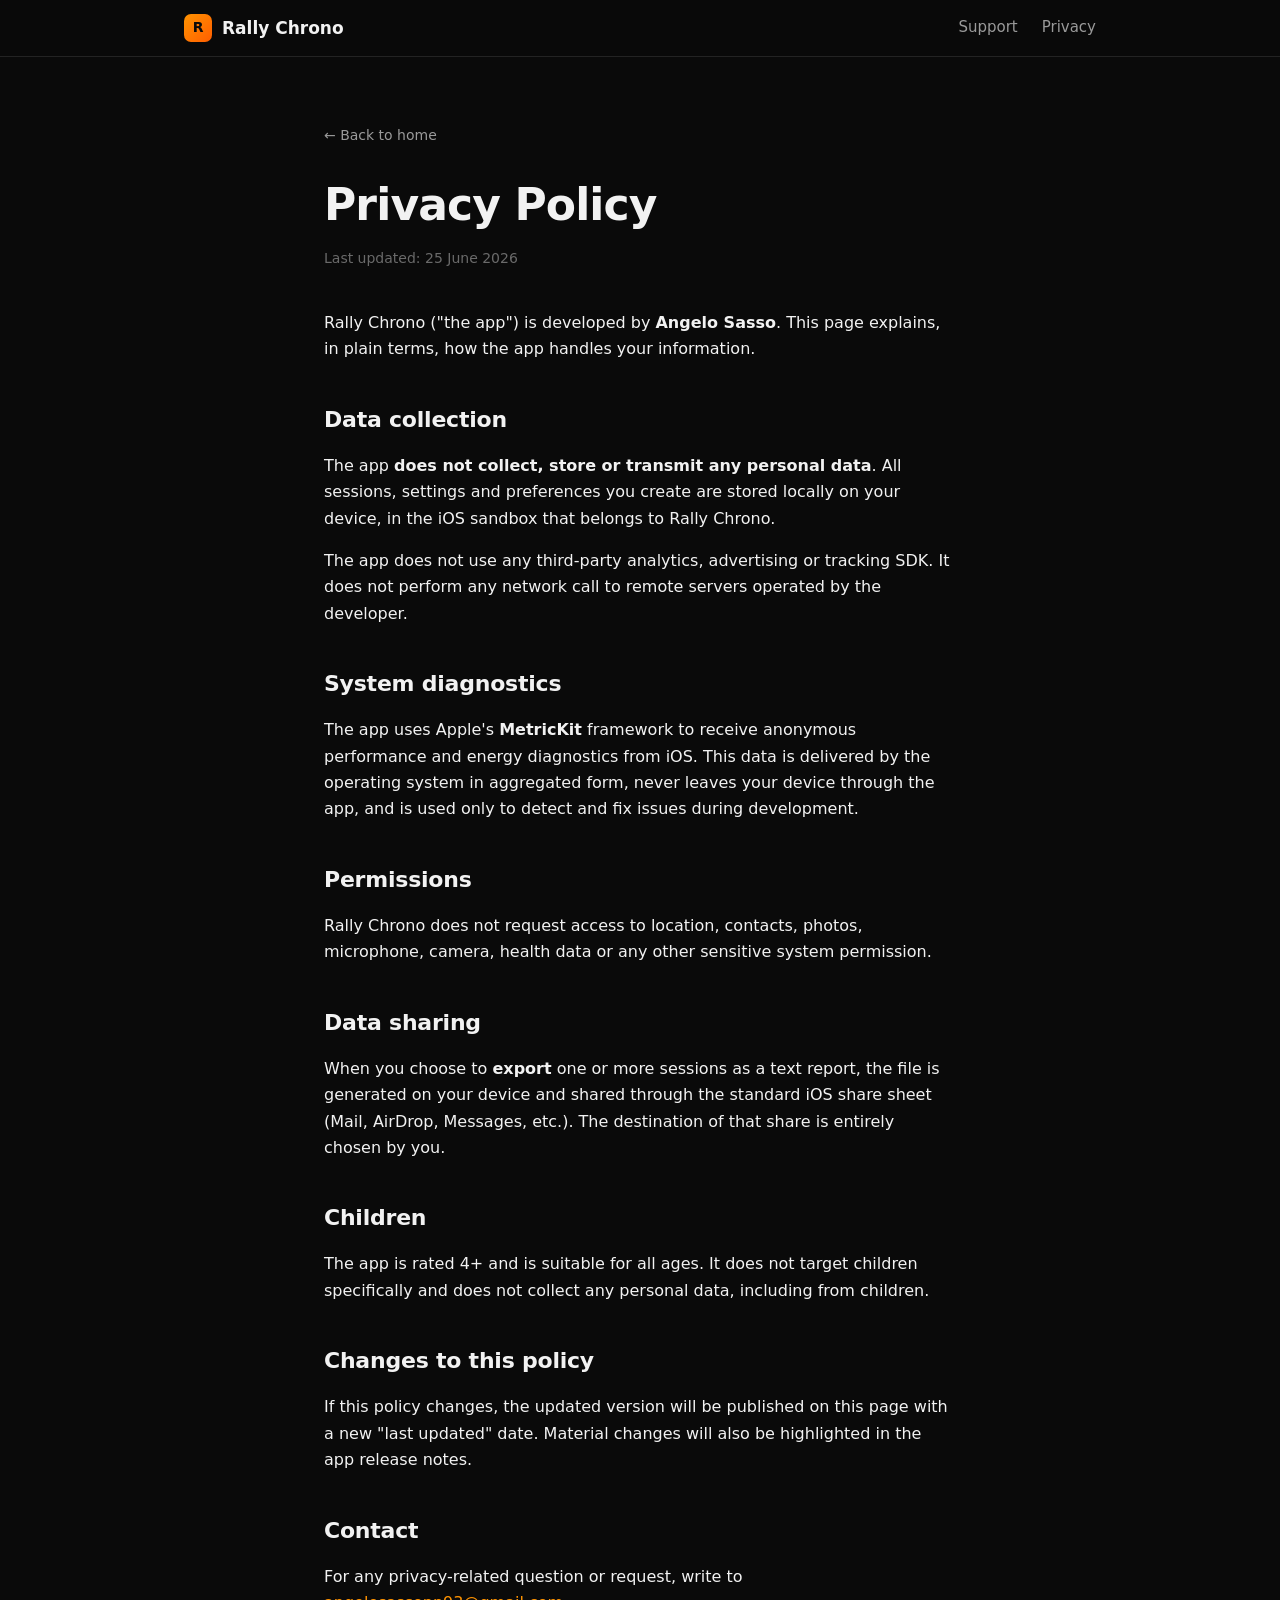
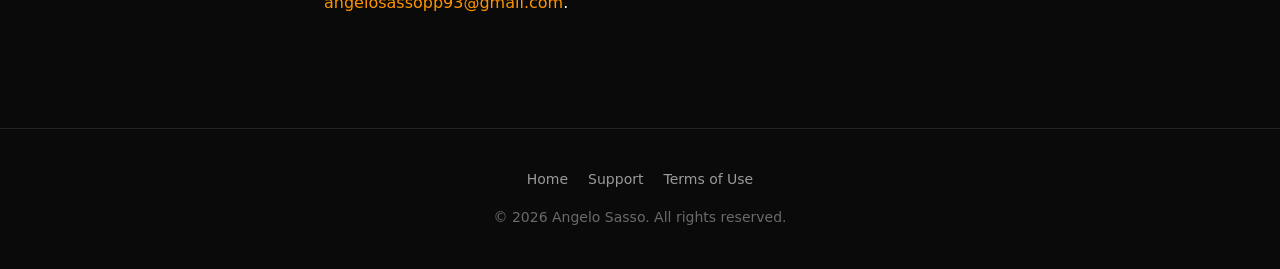
==== privacy.html @ 7b9037de "Initial commit: Rally Chrono website - Dark-themed landing page with hero, features and CTA - Privac" ====
<!DOCTYPE html>
<html lang="en">
<head>
  <meta charset="utf-8">
  <meta name="viewport" content="width=device-width,initial-scale=1">
  <meta name="theme-color" content="#0a0a0a">
  <title>Privacy Policy — Rally Chrono</title>
  <meta name="description" content="Rally Chrono does not collect, store or transmit any personal data. Read the full privacy policy.">
  <link rel="icon" href="data:image/svg+xml,%3Csvg xmlns='http://www.w3.org/2000/svg' viewBox='0 0 100 100'%3E%3Crect width='100' height='100' rx='22' fill='%23ff9300'/%3E%3Ctext x='50' y='66' font-family='-apple-system' font-size='52' font-weight='800' fill='%230a0a0a' text-anchor='middle'%3ER%3C/text%3E%3C/svg%3E">
  <link rel="stylesheet" href="style.css">
</head>
<body>

  <nav class="navbar">
    <div class="navbar-inner">
      <a href="/" class="brand">
        <span class="brand-mark">R</span>
        Rally Chrono
      </a>
      <div class="nav-links">
        <a href="support.html">Support</a>
        <a href="privacy.html">Privacy</a>
      </div>
    </div>
  </nav>

  <main class="doc">
    <div class="container-narrow">
      <a class="doc-back" href="/">← Back to home</a>

      <h1>Privacy Policy</h1>
      <p class="updated">Last updated: 25 June 2026</p>

      <p>
        Rally Chrono ("the app") is developed by <strong>Angelo Sasso</strong>.
        This page explains, in plain terms, how the app handles your information.
      </p>

      <h2>Data collection</h2>
      <p>
        The app <strong>does not collect, store or transmit any personal data</strong>.
        All sessions, settings and preferences you create are stored locally on your device,
        in the iOS sandbox that belongs to Rally Chrono.
      </p>
      <p>
        The app does not use any third-party analytics, advertising or tracking SDK.
        It does not perform any network call to remote servers operated by the developer.
      </p>

      <h2>System diagnostics</h2>
      <p>
        The app uses Apple's <strong>MetricKit</strong> framework to receive anonymous performance
        and energy diagnostics from iOS. This data is delivered by the operating system in
        aggregated form, never leaves your device through the app, and is used only to detect
        and fix issues during development.
      </p>

      <h2>Permissions</h2>
      <p>
        Rally Chrono does not request access to location, contacts, photos, microphone,
        camera, health data or any other sensitive system permission.
      </p>

      <h2>Data sharing</h2>
      <p>
        When you choose to <strong>export</strong> one or more sessions as a text report,
        the file is generated on your device and shared through the standard iOS share sheet
        (Mail, AirDrop, Messages, etc.). The destination of that share is entirely chosen by you.
      </p>

      <h2>Children</h2>
      <p>
        The app is rated 4+ and is suitable for all ages. It does not target children specifically
        and does not collect any personal data, including from children.
      </p>

      <h2>Changes to this policy</h2>
      <p>
        If this policy changes, the updated version will be published on this page with a new
        "last updated" date. Material changes will also be highlighted in the app release notes.
      </p>

      <h2>Contact</h2>
      <p>
        For any privacy-related question or request, write to
        <a href="mailto:angelosassopp93@gmail.com">angelosassopp93@gmail.com</a>.
      </p>
    </div>
  </main>

  <footer>
    <div class="footer-links">
      <a href="/">Home</a>
      <a href="support.html">Support</a>
      <a href="terms.html">Terms of Use</a>
    </div>
    <div>© 2026 Angelo Sasso. All rights reserved.</div>
  </footer>

</body>
</html>
---- style.css ----
/* Rally Chrono — shared stylesheet
   Dark theme, modern but minimal. System fonts for native feel. */

:root {
  --bg:        #0a0a0a;
  --bg-soft:   #121212;
  --bg-card:   #181818;
  --border:    #232323;
  --text:      #f2f2f2;
  --text-dim:  #9a9a9a;
  --text-mute: #6a6a6a;
  --accent:    #ff9300;   /* arancione "currentValueHighlight" dell'app */
  --accent-2:  #34c759;   /* verde "on target" dell'app */
  --accent-3:  #ff453a;   /* rosso "fuori target" dell'app */
  --radius:    16px;
  --radius-sm: 10px;
}

* { box-sizing: border-box; }

html, body {
  margin: 0;
  padding: 0;
  background: var(--bg);
  color: var(--text);
  font-family: -apple-system, BlinkMacSystemFont, "SF Pro Text",
               "Helvetica Neue", system-ui, sans-serif;
  font-size: 17px;
  line-height: 1.55;
  -webkit-font-smoothing: antialiased;
  -moz-osx-font-smoothing: grayscale;
}

a {
  color: var(--accent);
  text-decoration: none;
  transition: opacity 0.15s ease;
}
a:hover { opacity: 0.75; }

/* ───────────────  Layout  ─────────────── */

.container {
  max-width: 960px;
  margin: 0 auto;
  padding: 0 24px;
}

.container-narrow {
  max-width: 680px;
  margin: 0 auto;
  padding: 0 24px;
}

/* ───────────────  Navbar  ─────────────── */

.navbar {
  position: sticky;
  top: 0;
  z-index: 10;
  background: rgba(10, 10, 10, 0.75);
  backdrop-filter: saturate(180%) blur(20px);
  -webkit-backdrop-filter: saturate(180%) blur(20px);
  border-bottom: 1px solid var(--border);
}

.navbar-inner {
  display: flex;
  align-items: center;
  justify-content: space-between;
  padding: 14px 24px;
  max-width: 960px;
  margin: 0 auto;
}

.brand {
  display: flex;
  align-items: center;
  gap: 10px;
  font-weight: 700;
  font-size: 17px;
  color: var(--text);
}
.brand:hover { opacity: 1; }

.brand-mark {
  width: 28px; height: 28px;
  border-radius: 7px;
  background: linear-gradient(135deg, var(--accent), #ff5e00);
  display: inline-flex;
  align-items: center;
  justify-content: center;
  color: #0a0a0a;
  font-weight: 800;
  font-size: 14px;
  letter-spacing: -0.5px;
}

.nav-links {
  display: flex;
  gap: 24px;
  font-size: 15px;
}
.nav-links a {
  color: var(--text-dim);
  font-weight: 500;
}
.nav-links a:hover { color: var(--text); opacity: 1; }

/* ───────────────  Hero  ─────────────── */

.hero {
  padding: 96px 24px 80px;
  text-align: center;
  background: radial-gradient(ellipse at center top,
                              rgba(255, 147, 0, 0.12),
                              transparent 60%);
}

.hero-icon {
  width: 120px; height: 120px;
  margin: 0 auto 32px;
  border-radius: 27px;
  background: linear-gradient(135deg, #1a1a1a, #2a2a2a);
  border: 1px solid var(--border);
  display: flex;
  align-items: center;
  justify-content: center;
  box-shadow: 0 20px 60px rgba(0, 0, 0, 0.5),
              0 0 0 1px rgba(255, 147, 0, 0.15);
  position: relative;
  overflow: hidden;
}

.hero-icon::before {
  content: '';
  position: absolute;
  inset: 0;
  background: radial-gradient(circle at 30% 25%,
                              rgba(255, 147, 0, 0.25),
                              transparent 55%);
}

.hero-icon svg {
  width: 56%; height: 56%;
  position: relative;
  z-index: 1;
}

.hero h1 {
  font-size: clamp(40px, 6vw, 64px);
  font-weight: 800;
  letter-spacing: -0.03em;
  line-height: 1.05;
  margin: 0 0 16px;
}

.hero .tagline {
  font-size: clamp(18px, 2.5vw, 22px);
  color: var(--text-dim);
  margin: 0 auto 40px;
  max-width: 560px;
}

.cta {
  display: inline-flex;
  align-items: center;
  gap: 10px;
  background: var(--text);
  color: var(--bg);
  padding: 14px 28px;
  border-radius: 999px;
  font-weight: 600;
  font-size: 16px;
  transition: transform 0.15s ease, opacity 0.15s ease;
}
.cta:hover { transform: translateY(-1px); opacity: 1; }

.cta-secondary {
  background: transparent;
  color: var(--text);
  border: 1px solid var(--border);
  margin-left: 12px;
}

/* ───────────────  Sections  ─────────────── */

section { padding: 80px 0; }

.section-title {
  font-size: clamp(28px, 4vw, 40px);
  font-weight: 700;
  letter-spacing: -0.02em;
  margin: 0 0 12px;
  text-align: center;
}

.section-subtitle {
  text-align: center;
  color: var(--text-dim);
  max-width: 560px;
  margin: 0 auto 56px;
}

/* ───────────────  Feature grid  ─────────────── */

.features {
  display: grid;
  grid-template-columns: repeat(auto-fit, minmax(260px, 1fr));
  gap: 20px;
}

.feature {
  background: var(--bg-card);
  border: 1px solid var(--border);
  border-radius: var(--radius);
  padding: 28px 24px;
  transition: border-color 0.2s ease, transform 0.2s ease;
}
.feature:hover {
  border-color: rgba(255, 147, 0, 0.35);
  transform: translateY(-2px);
}

.feature-icon {
  width: 40px; height: 40px;
  border-radius: 10px;
  background: rgba(255, 147, 0, 0.12);
  color: var(--accent);
  display: flex;
  align-items: center;
  justify-content: center;
  margin-bottom: 16px;
}

.feature h3 {
  margin: 0 0 8px;
  font-size: 17px;
  font-weight: 700;
}

.feature p {
  margin: 0;
  color: var(--text-dim);
  font-size: 15px;
}

/* ───────────────  Document pages (privacy, terms, support)  ─────────────── */

.doc {
  padding: 64px 0 96px;
}

.doc h1 {
  font-size: clamp(32px, 5vw, 44px);
  font-weight: 800;
  letter-spacing: -0.02em;
  margin: 0 0 8px;
}

.doc .updated {
  color: var(--text-mute);
  font-size: 14px;
  margin: 0 0 40px;
}

.doc h2 {
  font-size: 22px;
  font-weight: 700;
  margin: 40px 0 12px;
  letter-spacing: -0.01em;
}

.doc h3 {
  font-size: 18px;
  font-weight: 600;
  margin: 32px 0 10px;
}

.doc p, .doc li {
  color: var(--text);
  font-size: 16px;
  line-height: 1.65;
}

.doc ul { padding-left: 22px; }
.doc li { margin-bottom: 8px; }

.doc strong { color: var(--text); }

.doc-back {
  display: inline-block;
  color: var(--text-dim);
  font-size: 14px;
  margin-bottom: 24px;
}

/* ───────────────  Footer  ─────────────── */

footer {
  border-top: 1px solid var(--border);
  padding: 40px 24px;
  text-align: center;
  color: var(--text-mute);
  font-size: 14px;
}

footer .footer-links {
  display: flex;
  flex-wrap: wrap;
  justify-content: center;
  gap: 20px;
  margin-bottom: 16px;
}

footer .footer-links a {
  color: var(--text-dim);
  font-weight: 500;
}

/* ───────────────  404  ─────────────── */

.notfound {
  display: flex;
  flex-direction: column;
  align-items: center;
  justify-content: center;
  min-height: 70vh;
  text-align: center;
  padding: 40px 24px;
}

.notfound .code {
  font-size: 120px;
  font-weight: 800;
  letter-spacing: -0.05em;
  background: linear-gradient(135deg, var(--accent), var(--accent-3));
  -webkit-background-clip: text;
  -webkit-text-fill-color: transparent;
  background-clip: text;
  line-height: 1;
  margin-bottom: 16px;
}

.notfound h1 {
  font-size: 28px;
  margin: 0 0 12px;
}

.notfound p {
  color: var(--text-dim);
  margin: 0 0 32px;
}

/* ───────────────  Responsive  ─────────────── */

@media (max-width: 600px) {
  .hero { padding: 64px 20px 56px; }
  .nav-links { gap: 16px; font-size: 14px; }
  section { padding: 56px 0; }
  .cta-secondary { margin-left: 0; margin-top: 12px; }
}
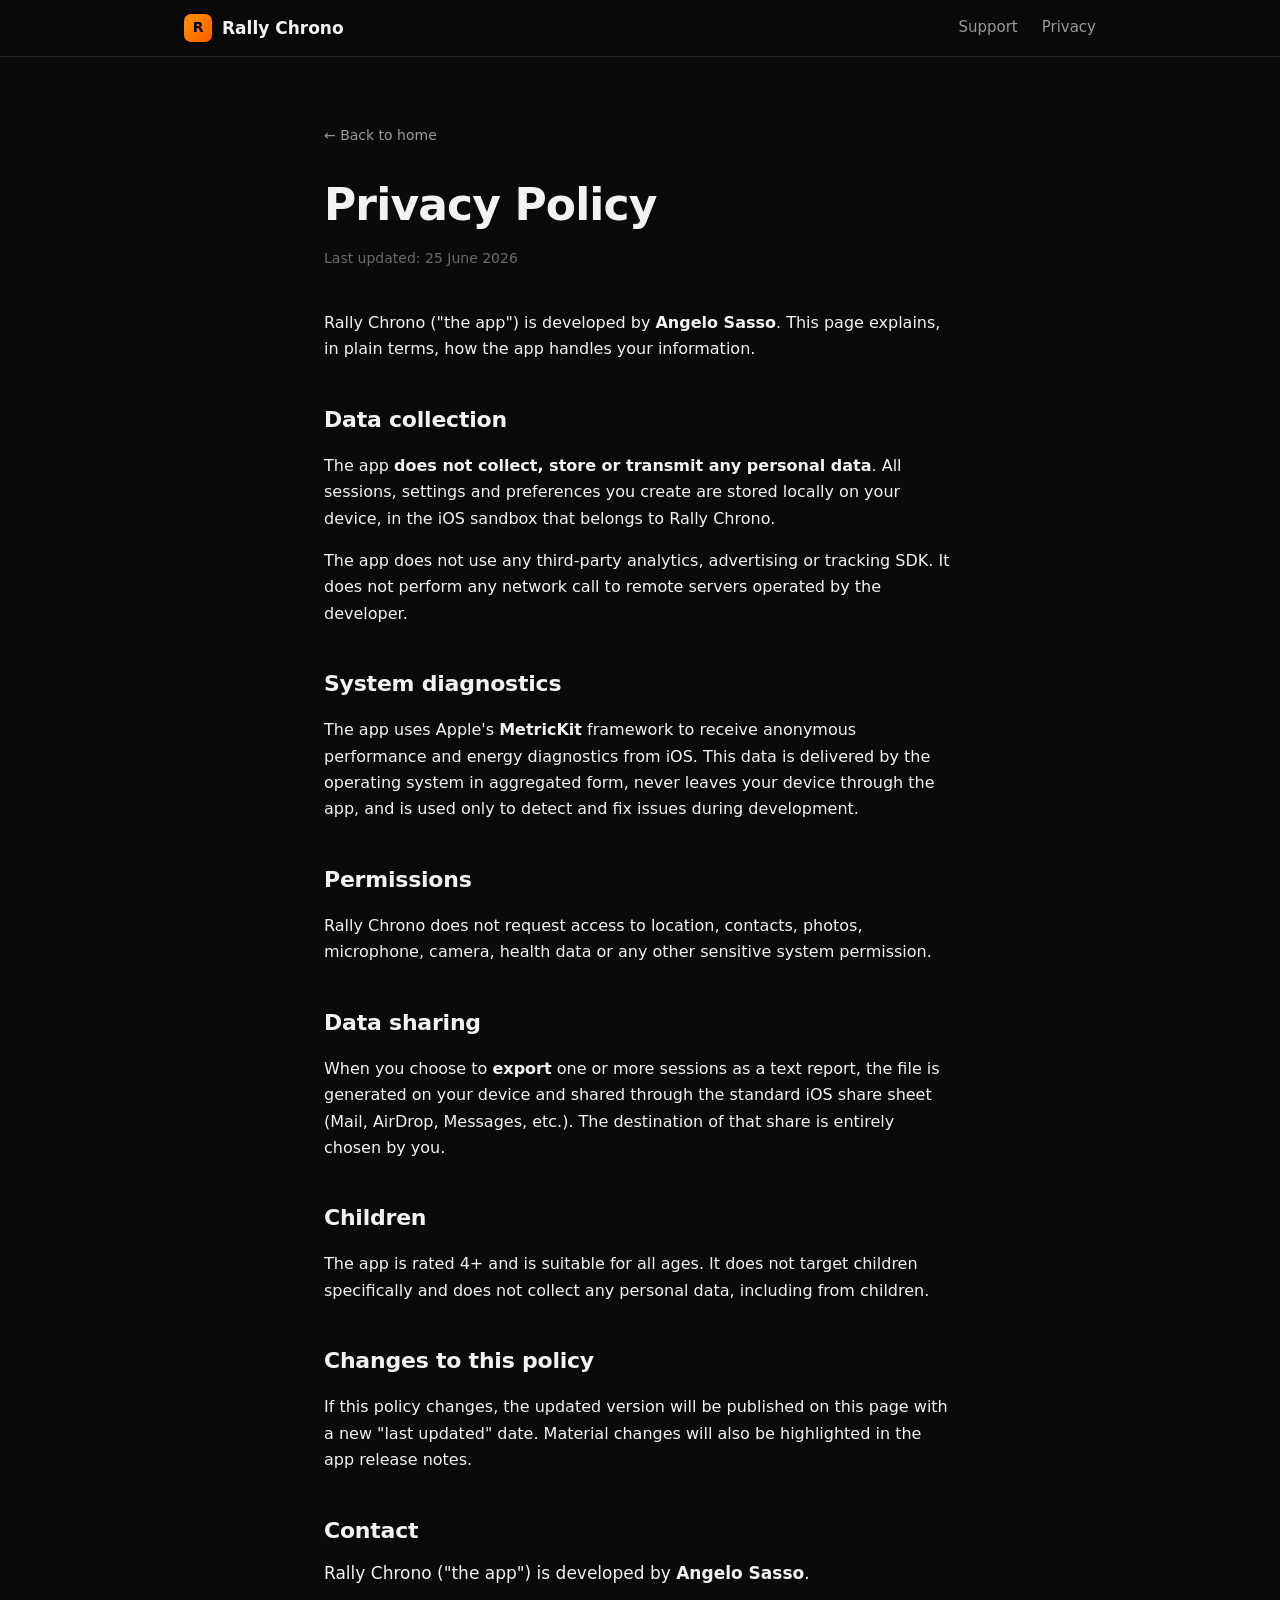
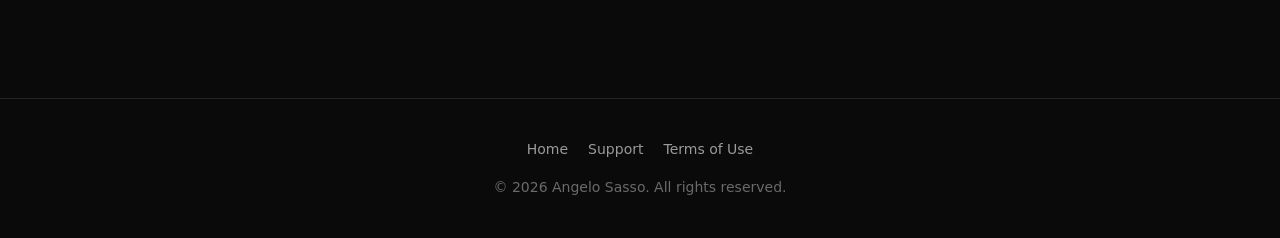
==== commit f718a591: "Update privacy.html" ====
--- a/privacy.html
+++ b/privacy.html
@@ -81,9 +81,7 @@
       </p>
 
       <h2>Contact</h2>
-      <p>
-        For any privacy-related question or request, write to
-        <a href="mailto:angelosassopp93@gmail.com">angelosassopp93@gmail.com</a>.
+        Rally Chrono ("the app") is developed by <strong>Angelo Sasso</strong>.
       </p>
     </div>
   </main>
